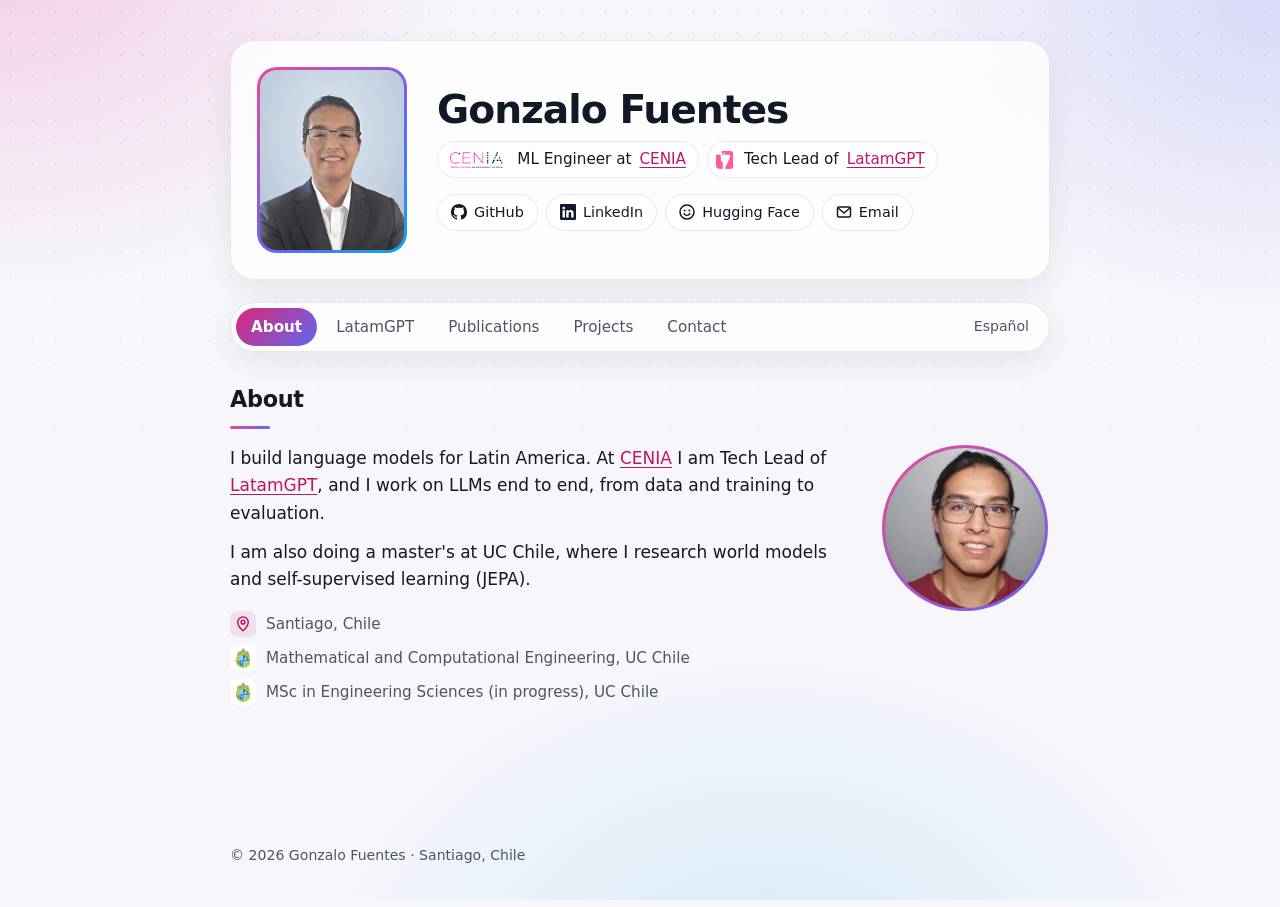
==== en/index.html @ 6c6f9a67 "feat: agrega versión en inglés, logos y un fondo con más vida" ====
<!doctype html>
<html lang="en">
<head>
<meta charset="utf-8">
<meta name="viewport" content="width=device-width, initial-scale=1">
<title>Gonzalo Fuentes · ML Engineer at CENIA and Tech Lead of LatamGPT</title>
<meta name="description" content="Gonzalo Fuentes is an ML Engineer at CENIA (Chile) and Tech Lead of LatamGPT. He works on LLMs end to end, leads the Trueque benchmark and researches world models.">
<meta name="author" content="Gonzalo Fuentes">
<link rel="canonical" href="https://gonzalofuentes1.github.io/en/">
<link rel="alternate" hreflang="es" href="https://gonzalofuentes1.github.io/">
<link rel="alternate" hreflang="en" href="https://gonzalofuentes1.github.io/en/">
<link rel="alternate" hreflang="x-default" href="https://gonzalofuentes1.github.io/">
<meta name="robots" content="index, follow">
<meta name="theme-color" content="#0a0d1a">

<meta property="og:type" content="profile">
<meta property="og:site_name" content="Gonzalo Fuentes">
<meta property="og:title" content="Gonzalo Fuentes · ML Engineer at CENIA and Tech Lead of LatamGPT">
<meta property="og:description" content="LLMs for Latin America at CENIA: data, training and evaluation. Research on world models.">
<meta property="og:url" content="https://gonzalofuentes1.github.io/en/">
<meta property="og:image" content="https://gonzalofuentes1.github.io/assets/og-image.jpg">
<meta property="og:image:width" content="1200">
<meta property="og:image:height" content="630">
<meta property="og:image:alt" content="Gonzalo Fuentes, ML Engineer at CENIA and Tech Lead of LatamGPT">
<meta property="og:locale" content="en_US">
<meta property="og:locale:alternate" content="es_CL">
<meta property="profile:first_name" content="Gonzalo">
<meta property="profile:last_name" content="Fuentes">
<meta name="twitter:card" content="summary_large_image">
<meta name="twitter:title" content="Gonzalo Fuentes · ML Engineer at CENIA and Tech Lead of LatamGPT">
<meta name="twitter:description" content="LLMs for Latin America at CENIA and research on world models.">
<meta name="twitter:image" content="https://gonzalofuentes1.github.io/assets/og-image.jpg">

<link rel="icon" href="../favicon.svg" type="image/svg+xml">
<link rel="apple-touch-icon" href="../apple-touch-icon.png">
<link rel="stylesheet" href="../assets/style.css">

<script type="application/ld+json">
{
  "@context": "https://schema.org",
  "@type": "Person",
  "@id": "https://gonzalofuentes1.github.io/#person",
  "name": "Gonzalo Fuentes",
  "alternateName": "Gonzalo Fuentes Olivares",
  "givenName": "Gonzalo",
  "familyName": "Fuentes",
  "url": "https://gonzalofuentes1.github.io/en/",
  "image": "https://gonzalofuentes1.github.io/assets/gonzalo-fuentes-512.jpg",
  "jobTitle": "Machine Learning Engineer, Tech Lead of LatamGPT",
  "description": "ML Engineer at CENIA and Tech Lead of LatamGPT. Works on LLMs end to end and researches world models.",
  "worksFor": {"@type": "Organization", "name": "CENIA, National Center for Artificial Intelligence (Chile)", "url": "https://cenia.cl"},
  "alumniOf": {"@type": "CollegeOrUniversity", "name": "Pontificia Universidad Católica de Chile", "url": "https://www.uc.cl"},
  "hasCredential": {
    "@type": "EducationalOccupationalCredential",
    "credentialCategory": "degree",
    "name": "Mathematical and Computational Engineering (Ingeniero Civil Matemático y Computacional)",
    "recognizedBy": {"@type": "CollegeOrUniversity", "name": "Pontificia Universidad Católica de Chile"}
  },
  "address": {"@type": "PostalAddress", "addressLocality": "Santiago", "addressCountry": "CL"},
  "knowsAbout": ["Large language models", "LLM evaluation", "Pretraining data curation", "Post-training", "World models", "JEPA", "Self-supervised learning", "Machine learning"],
  "knowsLanguage": ["es", "en"],
  "sameAs": [
    "https://github.com/GonzaloFuentes1",
    "https://huggingface.co/GonzaloFuentes1",
    "https://www.linkedin.com/in/gonzalo-fuentes-olivares-850bb12a7/"
  ]
}
</script>
</head>
<body>
<script>document.body.classList.add('js')</script>
<header class="hero">
  <div class="wrap">
    <div class="hero-card">
      <picture class="portrait">
        <source srcset="../assets/gonzalo-fuentes.webp" type="image/webp">
        <img src="../assets/gonzalo-fuentes.jpg" width="480" height="600" alt="Portrait of Gonzalo Fuentes" fetchpriority="high">
      </picture>
      <div>
        <h1>Gonzalo Fuentes</h1>
        <ul class="role">
          <li><img class="wide" src="../assets/logos/cenia.png" alt="" width="73" height="22">ML Engineer at <a href="https://cenia.cl">CENIA</a></li>
          <li><img src="../assets/logos/latamgpt.png" alt="" width="22" height="22">Tech Lead of <a href="https://www.latamgpt.org/en">LatamGPT</a></li>
        </ul>
      </div>
      <ul class="links" aria-label="Profiles">
        <li><a class="btn" href="https://github.com/GonzaloFuentes1" rel="me"><svg viewBox="0 0 16 16" aria-hidden="true" fill="currentColor"><path d="M8 0C3.58 0 0 3.58 0 8c0 3.54 2.29 6.53 5.47 7.59.4.07.55-.17.55-.38 0-.19-.01-.82-.01-1.49-2.01.37-2.53-.49-2.69-.94-.09-.23-.48-.94-.82-1.13-.28-.15-.68-.52-.01-.53.63-.01 1.08.58 1.23.82.72 1.21 1.87.87 2.33.66.07-.52.28-.87.51-1.07-1.78-.2-3.64-.89-3.64-3.95 0-.87.31-1.59.82-2.15-.08-.2-.36-1.02.08-2.12 0 0 .67-.21 2.2.82.64-.18 1.32-.27 2-.27.68 0 1.36.09 2 .27 1.53-1.04 2.2-.82 2.2-.82.44 1.1.16 1.92.08 2.12.51.56.82 1.27.82 2.15 0 3.07-1.87 3.75-3.65 3.95.29.25.54.73.54 1.48 0 1.07-.01 1.93-.01 2.2 0 .21.15.46.55.38A8.01 8.01 0 0 0 16 8c0-4.42-3.58-8-8-8Z"/></svg>GitHub</a></li>
        <li><a class="btn" href="https://www.linkedin.com/in/gonzalo-fuentes-olivares-850bb12a7/" rel="me"><svg viewBox="0 0 16 16" aria-hidden="true" fill="currentColor"><path d="M0 1.15C0 .52.52 0 1.18 0h13.64C15.48 0 16 .52 16 1.15v13.7c0 .63-.52 1.15-1.18 1.15H1.18C.52 16 0 15.48 0 14.85V1.15Zm4.94 12.24V6.17H2.54v7.22h2.4ZM3.74 5.18c.84 0 1.36-.55 1.36-1.25-.02-.71-.52-1.25-1.34-1.25-.82 0-1.36.54-1.36 1.25 0 .7.52 1.25 1.33 1.25h.01Zm4.91 8.21V9.36c0-.22.02-.43.08-.59.17-.43.57-.88 1.23-.88.87 0 1.21.66 1.21 1.63v3.87h2.4V9.25c0-2.22-1.18-3.25-2.76-3.25-1.27 0-1.84.7-2.16 1.19v.03h-.02l.02-.03V6.17h-2.4c.03.68 0 7.22 0 7.22h2.4Z"/></svg>LinkedIn</a></li>
        <li><a class="btn" href="https://huggingface.co/GonzaloFuentes1" rel="me"><svg viewBox="0 0 16 16" aria-hidden="true" fill="currentColor"><circle cx="8" cy="8" r="7" fill="none" stroke="currentColor" stroke-width="1.5"/><circle cx="5.6" cy="6.6" r="1"/><circle cx="10.4" cy="6.6" r="1"/><path d="M5 9.6c.7 1.2 1.7 1.8 3 1.8s2.3-.6 3-1.8" fill="none" stroke="currentColor" stroke-width="1.4" stroke-linecap="round"/></svg>Hugging Face</a></li>
        <li><a class="btn js-mail" href="#contact" data-u="setneuf.olaznog" data-d="lc.ainec"><svg viewBox="0 0 16 16" aria-hidden="true" fill="none" stroke="currentColor" stroke-width="1.5"><rect x="1.5" y="3" width="13" height="10" rx="1.5"/><path d="m2 4 6 5 6-5"/></svg>Email</a></li>
      </ul>
    </div>
  </div>
</header>

<nav class="tabs" aria-label="Sections">
  <ul>
    <li><a href="#about">About</a></li>
    <li><a href="#latamgpt">LatamGPT</a></li>
    <li><a href="#publications">Publications</a></li>
    <li><a href="#projects">Projects</a></li>
    <li><a href="#contact">Contact</a></li>
    <li class="lang"><a href="../" hreflang="es" lang="es">Español</a></li>
  </ul>
</nav>

<main class="wrap">
  <section id="about" aria-labelledby="h-about">
    <h2 id="h-about">About</h2>
    <div class="about">
      <div>
        <p>I build language models for Latin America. At <a href="https://cenia.cl">CENIA</a> I am Tech Lead of <a href="https://www.latamgpt.org/en">LatamGPT</a>, and I work on LLMs end to end, from data and training to evaluation.</p>
        <p>I am also doing a master's at UC Chile, where I research world models and self-supervised learning (JEPA).</p>
        <ul class="facts">
          <li><svg viewBox="0 0 24 24" aria-hidden="true" fill="none" stroke="currentColor" stroke-width="2" stroke-linecap="round" stroke-linejoin="round"><path d="M12 21s-7-6.2-7-11.5A7 7 0 0 1 19 9.5C19 14.8 12 21 12 21Z"/><circle cx="12" cy="9.5" r="2.5"/></svg>Santiago, Chile</li>
          <li><img src="../assets/logos/uc.png" alt="" width="26" height="26">Mathematical and Computational Engineering, UC Chile</li>
          <li><img src="../assets/logos/uc.png" alt="" width="26" height="26">MSc in Engineering Sciences (in progress), UC Chile</li>
        </ul>
      </div>
      <picture class="photo">
        <source srcset="../assets/gonzalo-fuentes-casual.webp" type="image/webp">
        <img src="../assets/gonzalo-fuentes-casual.jpg" width="400" height="400" alt="Casual photo of Gonzalo Fuentes" loading="lazy">
      </picture>
    </div>
  </section>

  <section id="latamgpt" aria-labelledby="h-latam">
    <h2 id="h-latam">LatamGPT</h2>
    <ul class="cards two">
      <li class="card">
        <span class="logo"><img src="../assets/logos/latamgpt.png" alt="" width="48" height="48"></span>
        <div>
          <span class="tag">Since April 2026</span>
          <h3>Tech Lead of LatamGPT v2</h3>
          <p>I lead 4 technical teams (10 people) working on data, training and evaluation.</p>
        </div>
      </li>
      <li class="card">
        <span class="logo fill"><img src="../assets/logos/trueque.png" alt="" width="48" height="48"></span>
        <div>
          <span class="tag">Evaluation</span>
          <h3>Lead of Trueque</h3>
          <p>A collaborative, human-reviewed benchmark of Latin American knowledge and culture.</p>
          <p class="meta"><a href="https://huggingface.co/datasets/latam-gpt/Trueque-Benchmark-beta-0.1">View on Hugging Face</a></p>
        </div>
      </li>
    </ul>
    <div class="timeline-head"><img src="../assets/logos/cenia.png" alt="CENIA" width="87" height="26">Roles</div>
    <ul class="timeline">
      <li>Tech Lead · ML Engineer<span>April 2026 – present</span></li>
      <li>ML Engineer, Data and Benchmarks teams<span>July 2025 – April 2026</span></li>
      <li>ML Engineer Intern<span>January – July 2025</span></li>
    </ul>
  </section>

  <section id="publications" aria-labelledby="h-pub">
    <h2 id="h-pub">Publications</h2>
    <ul class="cards">
      <li class="card">
        <span class="logo"><img src="../assets/logos/latamgpt.png" alt="" width="48" height="48"></span>
        <div>
          <span class="tag">Technical report · 2026</span>
          <h3><a href="https://www.latamgpt.org/downloads/latamgpt-report.pdf">LatamGPT 70B Technical Report</a></h3>
          <p>O. U. Florez, C. Aspillaga, G. Arriagada, S. Cifuentes, G. Fuentes, A. García, …, Á. Soto. LatamGPT Team, CENIA.</p>
        </div>
      </li>
      <li class="card">
        <span class="logo fill"><img src="../assets/logos/springer-nature.png" alt="" width="48" height="48"></span>
        <div>
          <span class="tag">Submitted to Springer Nature · 2026</span>
          <h3>LatamGPT-Corpus, a text corpus of 296 billion tokens for language model pre-training</h3>
          <p>M. A. García-Pérez, …, G. Fuentes, …, Á. Soto.</p>
        </div>
      </li>
      <li class="card">
        <span class="logo"><img src="../assets/logos/ccn.png" alt="" width="48" height="48"></span>
        <div>
          <span class="tag">CCN 2026 · Extended abstract</span>
          <h3><a href="https://openreview.net/forum?id=m7N0yu1aQm">Unlearnability of Symmetry-based Visual Relations by Deep Neural Networks</a></h3>
          <p>G. Puebla, J. Díaz-Ramírez, D. Araya, G. Fuentes, J. S. Bowers.</p>
        </div>
      </li>
      <li class="card">
        <span class="logo"><img src="../assets/logos/neurips.svg" alt="" width="48" height="48"></span>
        <div>
          <span class="tag">NeurIPS 2025 · LatinX in AI</span>
          <h3><a href="https://neurips.cc/virtual/2025/loc/san-diego/131922">WayraPPL: Accelerating Curriculum Learning with Knowledge-Distilled Perplexity Models</a></h3>
          <p>O. U. Florez and LatamGPT Team.</p>
        </div>
      </li>
    </ul>
  </section>

  <section id="projects" aria-labelledby="h-proj">
    <h2 id="h-proj">Projects</h2>
    <ul class="cards two">
      <li class="card">
        <span class="logo icon"><svg viewBox="0 0 24 24" aria-hidden="true" fill="none" stroke="currentColor" stroke-width="2" stroke-linecap="round" stroke-linejoin="round"><path d="M3 5.5A2.5 2.5 0 0 1 5.5 3H11v16H5.5A2.5 2.5 0 0 0 3 21.5Z"/><path d="M21 5.5A2.5 2.5 0 0 0 18.5 3H13v16h5.5a2.5 2.5 0 0 1 2.5 2.5Z"/></svg></span>
        <div>
          <h3><a href="https://gonzalofuentes1.github.io/llm-learning-route/">LLM Learning Route</a></h3>
          <p>An open learning route, written in Spanish, for building LLMs from the fundamentals to the state of the art, with hands-on guides and code.</p>
        </div>
      </li>
      <li class="card">
        <span class="logo gh"><svg viewBox="0 0 16 16" aria-hidden="true" fill="currentColor"><path d="M8 0C3.58 0 0 3.58 0 8c0 3.54 2.29 6.53 5.47 7.59.4.07.55-.17.55-.38 0-.19-.01-.82-.01-1.49-2.01.37-2.53-.49-2.69-.94-.09-.23-.48-.94-.82-1.13-.28-.15-.68-.52-.01-.53.63-.01 1.08.58 1.23.82.72 1.21 1.87.87 2.33.66.07-.52.28-.87.51-1.07-1.78-.2-3.64-.89-3.64-3.95 0-.87.31-1.59.82-2.15-.08-.2-.36-1.02.08-2.12 0 0 .67-.21 2.2.82.64-.18 1.32-.27 2-.27.68 0 1.36.09 2 .27 1.53-1.04 2.2-.82 2.2-.82.44 1.1.16 1.92.08 2.12.51.56.82 1.27.82 2.15 0 3.07-1.87 3.75-3.65 3.95.29.25.54.73.54 1.48 0 1.07-.01 1.93-.01 2.2 0 .21.15.46.55.38A8.01 8.01 0 0 0 16 8c0-4.42-3.58-8-8-8Z"/></svg></span>
        <div>
          <h3><a href="https://github.com/GonzaloFuentes1/dreamer4">dreamer4</a></h3>
          <p>Unofficial PyTorch re-implementation of Dreamer 4: tokenizer, dynamics and imagination RL on DMControl.</p>
        </div>
      </li>
    </ul>
  </section>

  <section id="contact" aria-labelledby="h-contact" class="contact">
    <h2 id="h-contact">Contact</h2>
    <ul>
      <li><a class="js-mail" href="#contact" data-u="setneuf.olaznog" data-d="lc.ainec"><svg viewBox="0 0 16 16" aria-hidden="true" fill="none" stroke="currentColor" stroke-width="1.5"><rect x="1.5" y="3" width="13" height="10" rx="1.5"/><path d="m2 4 6 5 6-5"/></svg><span><small>Email (CENIA)</small><span class="addr">gonzalo.fuentes [at] cenia.cl</span></span></a></li>
      <li><a class="js-mail" href="#contact" data-u="setneuf.olaznog" data-d="lc.cu"><svg viewBox="0 0 16 16" aria-hidden="true" fill="none" stroke="currentColor" stroke-width="1.5"><rect x="1.5" y="3" width="13" height="10" rx="1.5"/><path d="m2 4 6 5 6-5"/></svg><span><small>Email (UC)</small><span class="addr">gonzalo.fuentes [at] uc.cl</span></span></a></li>
      <li><a href="https://www.linkedin.com/in/gonzalo-fuentes-olivares-850bb12a7/" rel="me"><svg viewBox="0 0 16 16" aria-hidden="true" fill="currentColor"><path d="M0 1.15C0 .52.52 0 1.18 0h13.64C15.48 0 16 .52 16 1.15v13.7c0 .63-.52 1.15-1.18 1.15H1.18C.52 16 0 15.48 0 14.85V1.15Zm4.94 12.24V6.17H2.54v7.22h2.4ZM3.74 5.18c.84 0 1.36-.55 1.36-1.25-.02-.71-.52-1.25-1.34-1.25-.82 0-1.36.54-1.36 1.25 0 .7.52 1.25 1.33 1.25h.01Zm4.91 8.21V9.36c0-.22.02-.43.08-.59.17-.43.57-.88 1.23-.88.87 0 1.21.66 1.21 1.63v3.87h2.4V9.25c0-2.22-1.18-3.25-2.76-3.25-1.27 0-1.84.7-2.16 1.19v.03h-.02l.02-.03V6.17h-2.4c.03.68 0 7.22 0 7.22h2.4Z"/></svg><span><small>LinkedIn</small>gonzalo-fuentes-olivares</span></a></li>
      <li><a href="https://github.com/GonzaloFuentes1" rel="me"><svg viewBox="0 0 16 16" aria-hidden="true" fill="currentColor"><path d="M8 0C3.58 0 0 3.58 0 8c0 3.54 2.29 6.53 5.47 7.59.4.07.55-.17.55-.38 0-.19-.01-.82-.01-1.49-2.01.37-2.53-.49-2.69-.94-.09-.23-.48-.94-.82-1.13-.28-.15-.68-.52-.01-.53.63-.01 1.08.58 1.23.82.72 1.21 1.87.87 2.33.66.07-.52.28-.87.51-1.07-1.78-.2-3.64-.89-3.64-3.95 0-.87.31-1.59.82-2.15-.08-.2-.36-1.02.08-2.12 0 0 .67-.21 2.2.82.64-.18 1.32-.27 2-.27.68 0 1.36.09 2 .27 1.53-1.04 2.2-.82 2.2-.82.44 1.1.16 1.92.08 2.12.51.56.82 1.27.82 2.15 0 3.07-1.87 3.75-3.65 3.95.29.25.54.73.54 1.48 0 1.07-.01 1.93-.01 2.2 0 .21.15.46.55.38A8.01 8.01 0 0 0 16 8c0-4.42-3.58-8-8-8Z"/></svg><span><small>GitHub</small>GonzaloFuentes1</span></a></li>
      <li><a href="https://huggingface.co/GonzaloFuentes1" rel="me"><svg viewBox="0 0 16 16" aria-hidden="true" fill="currentColor"><circle cx="8" cy="8" r="7" fill="none" stroke="currentColor" stroke-width="1.5"/><circle cx="5.6" cy="6.6" r="1"/><circle cx="10.4" cy="6.6" r="1"/><path d="M5 9.6c.7 1.2 1.7 1.8 3 1.8s2.3-.6 3-1.8" fill="none" stroke="currentColor" stroke-width="1.4" stroke-linecap="round"/></svg><span><small>Hugging Face</small>GonzaloFuentes1</span></a></li>
    </ul>
  </section>
</main>

<footer>
  <div class="wrap">© 2026 Gonzalo Fuentes · Santiago, Chile</div>
</footer>

<script src="../assets/site.js"></script>
</body>
</html>
---- assets/style.css ----
:root{
  --bg:#f6f6fb;--surface:rgba(255,255,255,.78);--surface-solid:#ffffff;--text:#111827;--muted:#4b5563;
  --line:rgba(17,24,39,.09);--accent:#be185d;--accent-2:#4f46e5;--accent-soft:rgba(190,24,93,.09);
  --blob-1:rgba(236,72,153,.22);--blob-2:rgba(99,102,241,.20);--blob-3:rgba(14,165,233,.14);
  --dots:rgba(17,24,39,.07);--shadow:0 10px 30px rgba(17,24,39,.08);
}
@media (prefers-color-scheme: dark){
  :root{--bg:#0a0d1a;--surface:rgba(20,25,45,.72);--surface-solid:#141a2e;--text:#e5e7eb;--muted:#9ca3af;
    --line:rgba(255,255,255,.08);--accent:#f472b6;--accent-2:#a5b4fc;--accent-soft:rgba(244,114,182,.12);
    --blob-1:rgba(236,72,153,.20);--blob-2:rgba(99,102,241,.22);--blob-3:rgba(14,165,233,.10);
    --dots:rgba(255,255,255,.06);--shadow:0 10px 30px rgba(0,0,0,.35);}
}
*{box-sizing:border-box}
html{-webkit-text-size-adjust:100%}
body{margin:0;color:var(--text);background-color:var(--bg);
  background-image:
    radial-gradient(42rem 30rem at 0% -5%,var(--blob-1),transparent 70%),
    radial-gradient(38rem 28rem at 100% 0%,var(--blob-2),transparent 70%),
    radial-gradient(40rem 30rem at 60% 110%,var(--blob-3),transparent 70%);
  background-attachment:fixed;
  font:17px/1.6 system-ui,-apple-system,"Segoe UI",Roboto,"Helvetica Neue",Arial,sans-serif}
body::before{content:"";position:fixed;inset:0;z-index:-1;pointer-events:none;
  background-image:radial-gradient(var(--dots) 1px,transparent 1.2px);background-size:22px 22px;
  -webkit-mask-image:linear-gradient(180deg,#000,transparent 75%);mask-image:linear-gradient(180deg,#000,transparent 75%)}
a{color:var(--accent);text-decoration-thickness:1px;text-underline-offset:3px}
a:hover{text-decoration-thickness:2px}
a:focus-visible,.btn:focus-visible{outline:3px solid var(--accent);outline-offset:2px;border-radius:8px}
.wrap{max-width:860px;margin:0 auto;padding:0 20px}

/* Cabecera */
header.hero{padding:40px 0 22px}
.hero-card{display:grid;grid-template-columns:150px 1fr;grid-template-rows:auto auto;column-gap:30px;row-gap:0;
  padding:26px;border-radius:24px;background:var(--surface);border:1px solid var(--line);
  -webkit-backdrop-filter:blur(14px);backdrop-filter:blur(14px);box-shadow:var(--shadow)}
.hero-card>picture{grid-row:1 / 3}
.hero-card>div{align-self:end}
.hero-card>.links{grid-column:2;align-self:start}
.portrait{padding:3px;border-radius:20px;background:linear-gradient(135deg,#ec4899,#6366f1 60%,#0ea5e9);
  align-self:center;height:max-content;width:max-content}
.portrait img{width:144px;height:180px;object-fit:cover;border-radius:17px;display:block}
h1{font-size:2.45rem;line-height:1.08;margin:0 0 10px;letter-spacing:-.025em}
.role{display:flex;flex-wrap:wrap;gap:8px;margin:0 0 16px;padding:0;list-style:none}
.role li{display:inline-flex;align-items:center;gap:8px;padding:5px 12px 5px 6px;border-radius:999px;
  background:var(--surface-solid);border:1px solid var(--line);font-size:.95rem}
.role img{height:22px;width:auto;border-radius:6px;background:#fff;padding:2px}
.role .wide{height:22px;padding:3px 6px}
.links{display:flex;flex-wrap:wrap;gap:8px;margin:0;padding:0;list-style:none}
.btn{display:inline-flex;align-items:center;gap:7px;padding:6px 13px;border:1px solid var(--line);
  border-radius:999px;background:var(--surface-solid);color:var(--text);text-decoration:none;font-size:.9rem;
  transition:border-color .15s,color .15s,transform .15s}
.btn:hover{border-color:var(--accent);color:var(--accent);transform:translateY(-1px)}
.btn svg{width:16px;height:16px;flex:none}

/* Pestañas */
nav.tabs{position:sticky;top:10px;z-index:3;margin:0 auto;max-width:860px;padding:0 20px}
.tabs ul{display:flex;gap:4px;margin:0;padding:5px;list-style:none;overflow-x:auto;scrollbar-width:none;
  border-radius:999px;background:var(--surface);border:1px solid var(--line);
  -webkit-backdrop-filter:blur(14px);backdrop-filter:blur(14px);box-shadow:var(--shadow)}
.tabs ul::-webkit-scrollbar{display:none}
.tabs a{display:block;padding:7px 15px;border-radius:999px;color:var(--muted);text-decoration:none;white-space:nowrap;font-size:.95rem}
.tabs a:hover{color:var(--text);background:var(--accent-soft)}
.tabs a[aria-current="page"]{color:#fff;background:linear-gradient(135deg,#db2777,#6366f1);font-weight:600}
.tabs li.lang{margin-left:auto}
.tabs li.lang a{font-size:.88rem}

/* Secciones */
main section{padding:30px 0 44px}
.js main section{min-height:52vh}
h2{font-size:1.4rem;margin:0 0 16px;letter-spacing:-.015em}
h2::after{content:"";display:block;width:40px;height:3px;border-radius:3px;margin-top:8px;
  background:linear-gradient(90deg,#ec4899,#6366f1)}
p{margin:0 0 12px}
.about{display:grid;grid-template-columns:1fr 168px;gap:28px;align-items:start}
.about .photo{padding:3px;border-radius:50%;background:linear-gradient(135deg,#ec4899,#6366f1);width:max-content}
.about .photo img{width:160px;height:160px;border-radius:50%;object-fit:cover;display:block}
.facts{list-style:none;margin:18px 0 0;padding:0;display:grid;gap:8px}
.facts li{display:flex;align-items:center;gap:10px;color:var(--muted);font-size:.95rem}
.facts img,.facts svg{width:26px;height:26px;flex:none;border-radius:7px;background:#fff;padding:2px}
.facts svg{background:var(--accent-soft);color:var(--accent);padding:4px}

.cards{display:grid;gap:14px;margin:0;padding:0;list-style:none}
.cards.two{grid-template-columns:repeat(2,minmax(0,1fr))}
.card{display:grid;grid-template-columns:48px 1fr;gap:14px;align-items:start;background:var(--surface);
  border:1px solid var(--line);border-radius:16px;padding:16px 18px;box-shadow:var(--shadow);
  -webkit-backdrop-filter:blur(10px);backdrop-filter:blur(10px);transition:transform .15s,border-color .15s}
.card:hover{transform:translateY(-2px);border-color:var(--accent)}
.logo{width:48px;height:48px;border-radius:12px;background:#fff;border:1px solid rgba(17,24,39,.08);
  display:grid;place-items:center;overflow:hidden}
.logo img{width:100%;height:100%;object-fit:contain;padding:5px}
.logo.fill img{padding:0;object-fit:cover}
.logo.icon{background:linear-gradient(135deg,#ec4899,#6366f1);border:0;color:#fff}
.logo.icon svg{width:24px;height:24px}
.logo.gh{background:#111827;border:0;color:#fff}
.logo.gh svg{width:26px;height:26px}
.card h3{font-size:1.02rem;margin:0 0 6px;line-height:1.35}
.card p{margin:0;color:var(--muted);font-size:.93rem;line-height:1.5}
.card .meta{margin-top:8px;font-size:.88rem}
.tag{display:inline-block;font-size:.75rem;font-weight:600;padding:2px 9px;border-radius:999px;
  background:var(--accent-soft);color:var(--accent);margin-bottom:7px}

.timeline-head{display:flex;align-items:center;gap:10px;margin:30px 0 12px;font-weight:600}
.timeline-head img{height:26px;width:auto;background:#fff;border-radius:6px;padding:3px 7px}
.timeline{list-style:none;margin:0;padding:0 0 0 2px;border-left:2px solid var(--line)}
.timeline li{padding:0 0 12px 18px;position:relative}
.timeline li::before{content:"";position:absolute;left:-7px;top:8px;width:12px;height:12px;border-radius:50%;
  background:linear-gradient(135deg,#ec4899,#6366f1)}
.timeline span{display:block;color:var(--muted);font-size:.88rem}

.contact ul{list-style:none;margin:0;padding:0;display:grid;grid-template-columns:repeat(2,minmax(0,1fr));gap:12px}
.contact li a{display:flex;align-items:center;gap:12px;padding:14px 16px;border-radius:14px;background:var(--surface);
  border:1px solid var(--line);color:var(--text);text-decoration:none;box-shadow:var(--shadow);overflow-wrap:anywhere;
  transition:transform .15s,border-color .15s}
.contact li a:hover{transform:translateY(-2px);border-color:var(--accent)}
.contact li svg{width:22px;height:22px;flex:none;color:var(--accent)}
.contact small{display:block;color:var(--muted);font-size:.8rem}

footer{padding:24px 0 40px;color:var(--muted);font-size:.88rem}

@media (max-width:640px){
  body{font-size:16px}
  header.hero{padding:16px 0 14px}
  .hero-card{grid-template-columns:92px 1fr;column-gap:16px;row-gap:14px;padding:18px;border-radius:20px}
  .hero-card>picture{grid-row:auto}
  .hero-card>div{align-self:center}
  .hero-card>.links{grid-column:1 / -1}
  .portrait img{width:86px;height:108px;border-radius:15px}
  h1{font-size:1.65rem;margin-bottom:8px}
  .role{gap:6px;margin:0}
  .role li{font-size:.85rem;padding:3px 10px 3px 4px;white-space:nowrap}
  .role img{height:18px}
  .role img.wide{display:none}
  .role li:first-child{padding-left:10px}
  nav.tabs{top:6px}
  .tabs ul{-webkit-mask-image:linear-gradient(90deg,#000 84%,transparent);mask-image:linear-gradient(90deg,#000 84%,transparent);padding-right:40px}
  .about{grid-template-columns:1fr}
  .about .photo{order:-1}
  .about .photo img{width:110px;height:110px}
  .cards.two,.contact ul{grid-template-columns:1fr}
  .card{grid-template-columns:42px 1fr;gap:12px;padding:14px}
  .logo{width:42px;height:42px;border-radius:10px}
}
@media (prefers-reduced-motion: reduce){*{transition:none!important}}
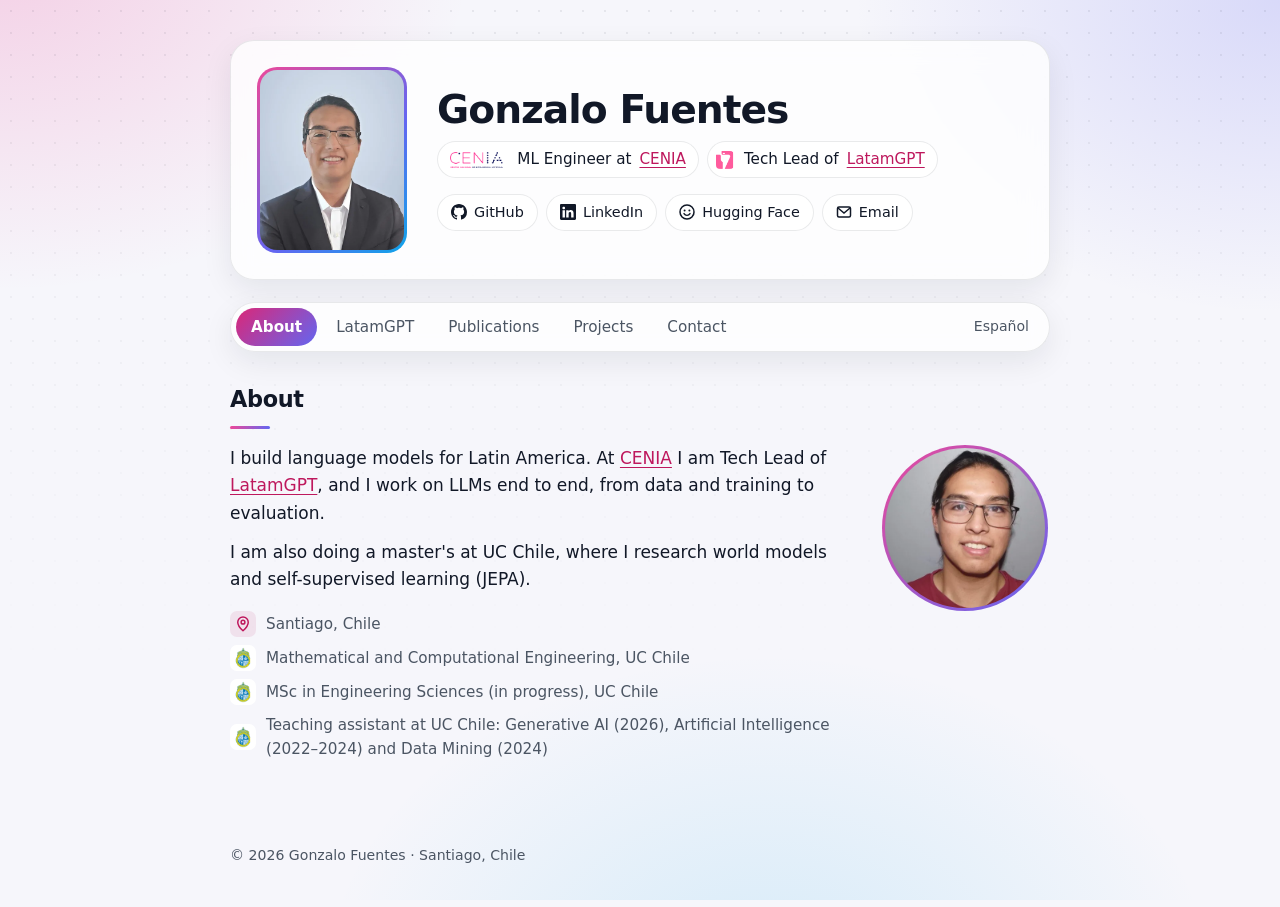
==== commit 68f850fd: "feat: agrega código abierto para LLMs, light-anonymizer y docencia" ====
--- a/en/index.html
+++ b/en/index.html
@@ -115,6 +115,7 @@
           <li><svg viewBox="0 0 24 24" aria-hidden="true" fill="none" stroke="currentColor" stroke-width="2" stroke-linecap="round" stroke-linejoin="round"><path d="M12 21s-7-6.2-7-11.5A7 7 0 0 1 19 9.5C19 14.8 12 21 12 21Z"/><circle cx="12" cy="9.5" r="2.5"/></svg>Santiago, Chile</li>
           <li><img src="../assets/logos/uc.png" alt="" width="26" height="26">Mathematical and Computational Engineering, UC Chile</li>
           <li><img src="../assets/logos/uc.png" alt="" width="26" height="26">MSc in Engineering Sciences (in progress), UC Chile</li>
+          <li><img src="../assets/logos/uc.png" alt="" width="26" height="26">Teaching assistant at UC Chile: Generative AI (2026), Artificial Intelligence (2022–2024) and Data Mining (2024)</li>
         </ul>
       </div>
       <picture class="photo">
@@ -193,19 +194,66 @@
 
   <section id="projects" aria-labelledby="h-proj">
     <h2 id="h-proj">Projects</h2>
+    <h3 class="group">Open-source code for LLMs</h3>
     <ul class="cards two">
       <li class="card">
+        <span class="logo icon"><svg viewBox="0 0 24 24" aria-hidden="true" fill="none" stroke="currentColor" stroke-width="2" stroke-linejoin="round"><path d="M10 3l1.8 4.7L16.5 9.5l-4.7 1.8L10 16l-1.8-4.7L3.5 9.5l4.7-1.8Z"/><path d="M18 14l.9 2.1L21 17l-2.1.9L18 20l-.9-2.1L15 17l2.1-.9Z"/></svg></span>
+        <div>
+          <h4><a href="https://github.com/GonzaloFuentes1/limpia">limpia</a></h4>
+          <p>Pretraining data curation for Latin American Spanish and Portuguese text: Gopher and FineWeb quality rules, MinHash deduplication, personal-data scrubbing and benchmark decontamination.</p>
+        </div>
+      </li>
+      <li class="card">
+        <span class="logo icon"><svg viewBox="0 0 24 24" aria-hidden="true" fill="none" stroke="currentColor" stroke-width="2"><rect x="3" y="3" width="7" height="7" rx="1.5"/><rect x="14" y="3" width="7" height="7" rx="1.5"/><rect x="3" y="14" width="7" height="7" rx="1.5"/><rect x="14" y="14" width="7" height="7" rx="1.5"/><path d="M10 6.5h4M10 17.5h4M6.5 10v4M17.5 10v4"/></svg></span>
+        <div>
+          <h4><a href="https://github.com/GonzaloFuentes1/parallelism-from-scratch">parallelism-from-scratch</a></h4>
+          <p>Data parallelism, ZeRO stages 1 and 2, and tensor and pipeline parallelism on a tiny Llama, each checked against a float64 single-process reference.</p>
+        </div>
+      </li>
+      <li class="card">
+        <span class="logo icon"><svg viewBox="0 0 24 24" aria-hidden="true" fill="none" stroke="currentColor" stroke-width="2" stroke-linecap="round"><path d="M4 6h10M18 6h2M4 12h4M12 12h8M4 18h12M20 18h0"/><circle cx="16" cy="6" r="2"/><circle cx="10" cy="12" r="2"/><circle cx="18" cy="18" r="2"/></svg></span>
+        <div>
+          <h4><a href="https://github.com/GonzaloFuentes1/post-training-from-scratch">post-training-from-scratch</a></h4>
+          <p>SFT with packing, DPO, IPO, SimPO, GRPO and DAPO written from scratch, with tests that check the properties of each objective.</p>
+        </div>
+      </li>
+    </ul>
+    <h3 class="group">Personal projects</h3>
+    <ul class="cards two">
+      <li class="card">
         <span class="logo icon"><svg viewBox="0 0 24 24" aria-hidden="true" fill="none" stroke="currentColor" stroke-width="2" stroke-linecap="round" stroke-linejoin="round"><path d="M3 5.5A2.5 2.5 0 0 1 5.5 3H11v16H5.5A2.5 2.5 0 0 0 3 21.5Z"/><path d="M21 5.5A2.5 2.5 0 0 0 18.5 3H13v16h5.5a2.5 2.5 0 0 1 2.5 2.5Z"/></svg></span>
         <div>
-          <h3><a href="https://gonzalofuentes1.github.io/llm-learning-route/">LLM Learning Route</a></h3>
+          <h4><a href="https://gonzalofuentes1.github.io/llm-learning-route/">LLM Learning Route</a></h4>
           <p>An open learning route, written in Spanish, for building LLMs from the fundamentals to the state of the art, with hands-on guides and code.</p>
         </div>
       </li>
       <li class="card">
         <span class="logo gh"><svg viewBox="0 0 16 16" aria-hidden="true" fill="currentColor"><path d="M8 0C3.58 0 0 3.58 0 8c0 3.54 2.29 6.53 5.47 7.59.4.07.55-.17.55-.38 0-.19-.01-.82-.01-1.49-2.01.37-2.53-.49-2.69-.94-.09-.23-.48-.94-.82-1.13-.28-.15-.68-.52-.01-.53.63-.01 1.08.58 1.23.82.72 1.21 1.87.87 2.33.66.07-.52.28-.87.51-1.07-1.78-.2-3.64-.89-3.64-3.95 0-.87.31-1.59.82-2.15-.08-.2-.36-1.02.08-2.12 0 0 .67-.21 2.2.82.64-.18 1.32-.27 2-.27.68 0 1.36.09 2 .27 1.53-1.04 2.2-.82 2.2-.82.44 1.1.16 1.92.08 2.12.51.56.82 1.27.82 2.15 0 3.07-1.87 3.75-3.65 3.95.29.25.54.73.54 1.48 0 1.07-.01 1.93-.01 2.2 0 .21.15.46.55.38A8.01 8.01 0 0 0 16 8c0-4.42-3.58-8-8-8Z"/></svg></span>
         <div>
-          <h3><a href="https://github.com/GonzaloFuentes1/dreamer4">dreamer4</a></h3>
+          <h4><a href="https://github.com/GonzaloFuentes1/dreamer4">dreamer4</a></h4>
           <p>Unofficial PyTorch re-implementation of Dreamer 4: tokenizer, dynamics and imagination RL on DMControl.</p>
+        </div>
+      </li>
+      <li class="card">
+        <span class="logo icon"><svg viewBox="0 0 24 24" aria-hidden="true" fill="currentColor"><rect x="2" y="5" width="6" height="6" rx="1"/><rect x="9" y="5" width="6" height="6" rx="1"/><rect x="16" y="5" width="6" height="6" rx="1"/><rect x="9" y="12" width="6" height="6" rx="1"/></svg></span>
+        <div>
+          <h4><a href="https://github.com/GonzaloFuentes1/TetrisNNA-GA">TetrisNNA-GA</a></h4>
+          <p>An AI that learns to play Tetris: a genetic algorithm evolves its evaluation function over 13 board features, with games running in parallel.</p>
+          <p class="meta"><a href="https://www.youtube.com/watch?v=io2GUmA6d0o">Watch the demo on YouTube</a></p>
+        </div>
+      </li>
+      <li class="card">
+        <span class="logo icon"><svg viewBox="0 0 24 24" aria-hidden="true" fill="none" stroke="currentColor" stroke-width="1.8" stroke-linejoin="round"><circle cx="12" cy="12" r="9.5"/><path d="m12 7.2 4 2.9-1.5 4.7h-5L8 10.1Z" fill="currentColor"/><path d="M12 7.2V2.5M16 10.1l4.4-1.5M14.5 14.8l2.8 3.9M9.5 14.8l-2.8 3.9M8 10.1 3.6 8.6"/></svg></span>
+        <div>
+          <h4><a href="https://github.com/GonzaloFuentes1/BielsIA">BielsIA</a></h4>
+          <p>A soccer transfer recommender built on graph neural networks (GCN, GAT, Graphormer) that models how a player would fit into a new team.</p>
+        </div>
+      </li>
+      <li class="card">
+        <span class="logo icon"><svg viewBox="0 0 24 24" aria-hidden="true" fill="none" stroke="currentColor" stroke-width="2" stroke-linejoin="round"><path d="M12 3l8 3v6c0 4.5-3.4 8.2-8 9-4.6-.8-8-4.5-8-9V6Z"/><path d="M8.5 12.5l2.5 2.5 4.5-5"/></svg></span>
+        <div>
+          <h4><a href="https://github.com/GonzaloFuentes1/light-anonymizer">light-anonymizer</a></h4>
+          <p>A desktop app that anonymizes PDFs and images without them leaving the computer, built for Chilean public officials who publish documents: it finds IDs, names, faces and signatures, and produces an audit report.</p>
         </div>
       </li>
     </ul>
--- a/assets/style.css
+++ b/assets/style.css
@@ -92,7 +92,9 @@
 .logo.icon svg{width:24px;height:24px}
 .logo.gh{background:#111827;border:0;color:#fff}
 .logo.gh svg{width:26px;height:26px}
-.card h3{font-size:1.02rem;margin:0 0 6px;line-height:1.35}
+.card h3,.card h4{font-size:1.02rem;margin:0 0 6px;line-height:1.35}
+h3.group{font-size:.82rem;text-transform:uppercase;letter-spacing:.08em;color:var(--muted);margin:26px 0 12px}
+h2+h3.group{margin-top:4px}
 .card p{margin:0;color:var(--muted);font-size:.93rem;line-height:1.5}
 .card .meta{margin-top:8px;font-size:.88rem}
 .tag{display:inline-block;font-size:.75rem;font-weight:600;padding:2px 9px;border-radius:999px;
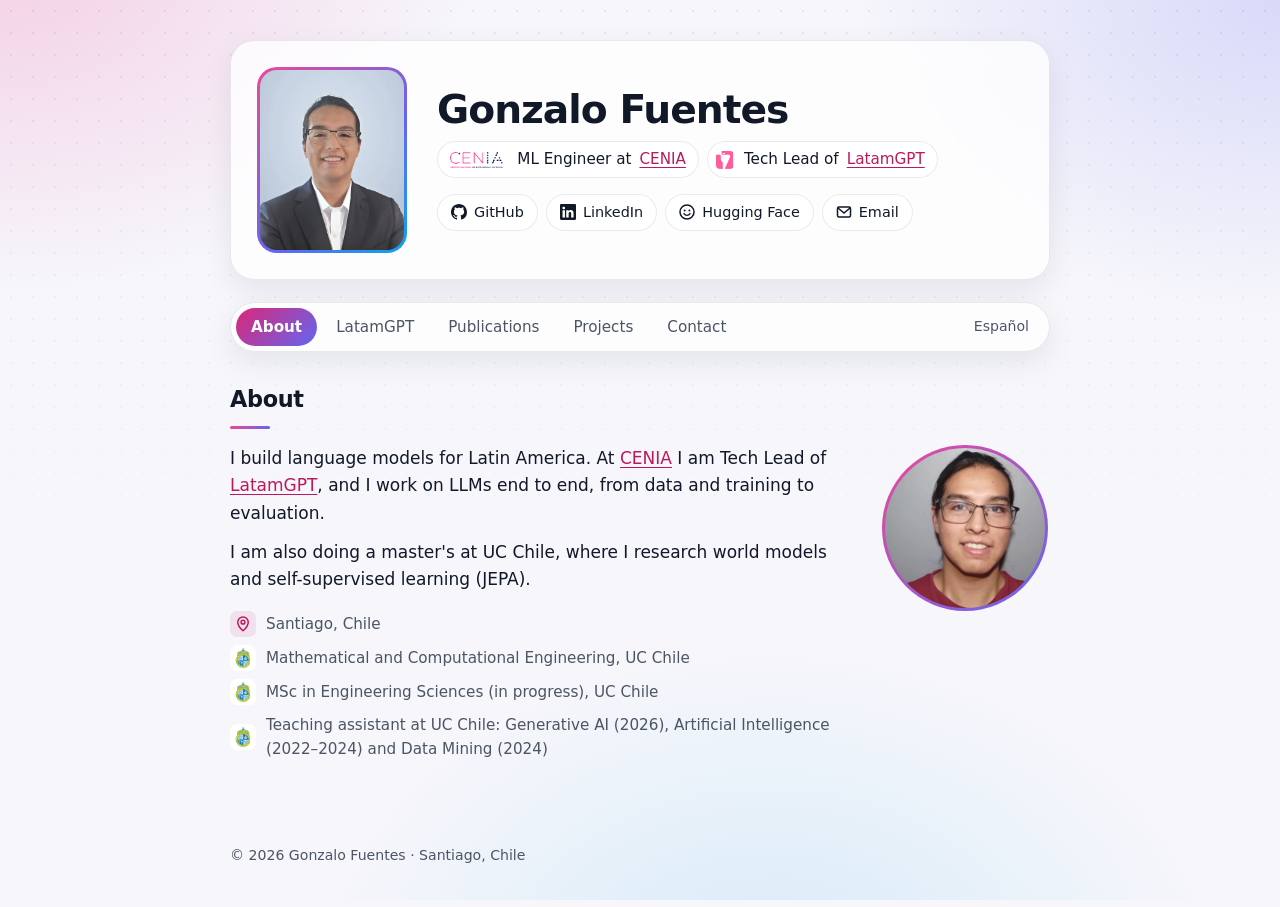
==== commit 583d84fc: "feat: enlaza el space de tetris en hugging face" ====
--- a/en/index.html
+++ b/en/index.html
@@ -239,7 +239,7 @@
         <div>
           <h4><a href="https://github.com/GonzaloFuentes1/TetrisNNA-GA">TetrisNNA-GA</a></h4>
           <p>An AI that learns to play Tetris: a genetic algorithm evolves its evaluation function over 13 board features, with games running in parallel.</p>
-          <p class="meta"><a href="https://www.youtube.com/watch?v=io2GUmA6d0o">Watch the demo on YouTube</a></p>
+          <p class="meta"><a href="https://huggingface.co/spaces/GonzaloFuentes1/tetris-ga">Train your own AI on Hugging Face</a> · <a href="https://www.youtube.com/watch?v=io2GUmA6d0o">Watch the video</a></p>
         </div>
       </li>
       <li class="card">
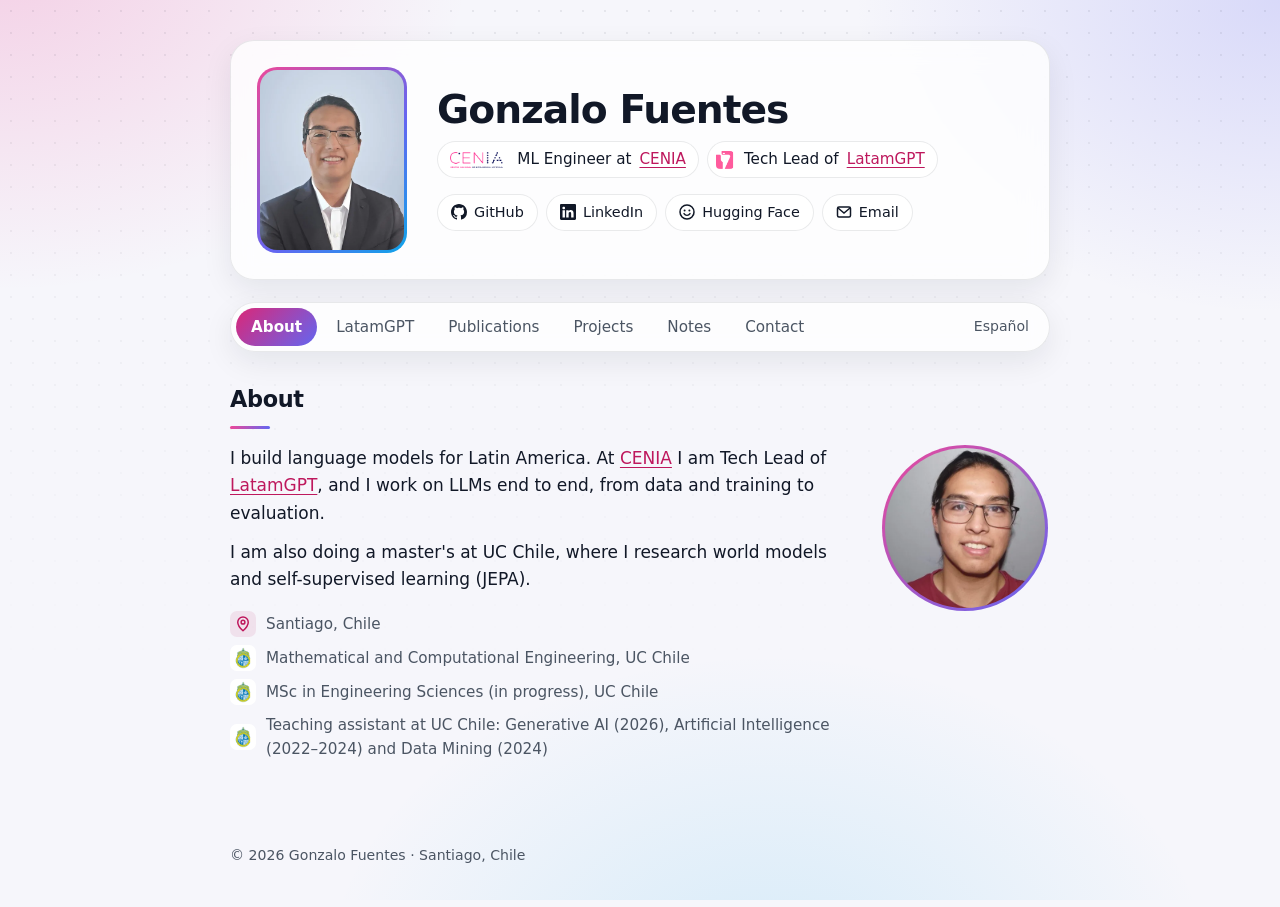
==== commit ec4bae0e: "feat: agrega el post sobre la auditoría de LLM-JEPA Página en /en/notes/llm-jepa-audit.html con el e" ====
--- a/en/index.html
+++ b/en/index.html
@@ -99,6 +99,7 @@
     <li><a href="#latamgpt">LatamGPT</a></li>
     <li><a href="#publications">Publications</a></li>
     <li><a href="#projects">Projects</a></li>
+    <li><a href="#notes">Notes</a></li>
     <li><a href="#contact">Contact</a></li>
     <li class="lang"><a href="../" hreflang="es" lang="es">Español</a></li>
   </ul>
@@ -259,6 +260,20 @@
     </ul>
   </section>
 
+  <section id="notes" aria-labelledby="h-notes">
+    <h2 id="h-notes">Notes</h2>
+    <ul class="cards">
+      <li class="card">
+        <span class="logo icon"><svg viewBox="0 0 24 24" aria-hidden="true" fill="none" stroke="currentColor" stroke-width="2" stroke-linecap="round" stroke-linejoin="round"><path d="M14 3H7a2 2 0 0 0-2 2v14a2 2 0 0 0 2 2h10a2 2 0 0 0 2-2V8Z"/><path d="M14 3v5h5M9 13h6M9 17h6"/></svg></span>
+        <div>
+          <h3><a href="notes/llm-jepa-audit.html">Auditing LLM-JEPA: the gain disappears once the baseline learns to stop</a></h3>
+          <p>A reproduction of LLM-JEPA fine-tuning on NL-RX-SYNTH with Llama-3.2-1B. The reported gain comes from a padding fallback that removes every end-of-turn target; with a dedicated pad token, regular fine-tuning reaches 83.7% and LLM-JEPA adds nothing. SIGReg does not help either.</p>
+          <p class="meta">November 2026 · <a href="https://github.com/GonzaloFuentes1/llm-jepa-sigreg">Code and logs</a> · <a href="https://github.com/galilai-group/llm-jepa/pull/11">Upstream fix</a></p>
+        </div>
+      </li>
+    </ul>
+  </section>
+
   <section id="contact" aria-labelledby="h-contact" class="contact">
     <h2 id="h-contact">Contact</h2>
     <ul>
--- a/assets/style.css
+++ b/assets/style.css
@@ -142,3 +142,29 @@
   .logo{width:42px;height:42px;border-radius:10px}
 }
 @media (prefers-reduced-motion: reduce){*{transition:none!important}}
+
+/* Notes (long-form posts) */
+.post-nav{padding-top:26px;font-size:.95rem}
+.post-nav a{text-decoration:none;color:var(--muted)}
+.post-nav a:hover{color:var(--accent)}
+.post{background:var(--surface);border:1px solid var(--line);border-radius:22px;padding:30px 34px;margin:16px 0 30px;
+  -webkit-backdrop-filter:blur(14px);backdrop-filter:blur(14px);box-shadow:var(--shadow)}
+.post h1{font-size:2rem;line-height:1.15;margin:0 0 10px}
+.post .byline{color:var(--muted);font-size:.93rem;margin:0 0 22px}
+.post h2{font-size:1.25rem;margin:32px 0 10px}
+.post p,.post li{line-height:1.7}
+.post code{font:.86em/1.4 ui-monospace,SFMono-Regular,Menlo,Consolas,monospace;background:var(--accent-soft);
+  padding:1px 6px;border-radius:6px;overflow-wrap:anywhere}
+.table-wrap{overflow-x:auto;margin:16px 0 18px;border:1px solid var(--line);border-radius:14px}
+.table-wrap table{border-collapse:collapse;width:100%;font-size:.94rem;font-variant-numeric:tabular-nums}
+.table-wrap th,.table-wrap td{padding:9px 14px;text-align:right;white-space:nowrap;border-bottom:1px solid var(--line)}
+.table-wrap th[scope="row"],.table-wrap thead th:first-child{text-align:left;font-weight:600}
+.table-wrap thead th{color:var(--muted);font-weight:600;background:var(--accent-soft)}
+.table-wrap tbody tr:last-child>*{border-bottom:0}
+@media (max-width:640px){
+  .post{padding:20px 18px;border-radius:18px}
+  .post h1{font-size:1.55rem}
+  .table-wrap table{font-size:.84rem}
+  .table-wrap th,.table-wrap td{padding:7px 8px}
+  .table-wrap th[scope="row"],.table-wrap thead th{white-space:normal}
+}
